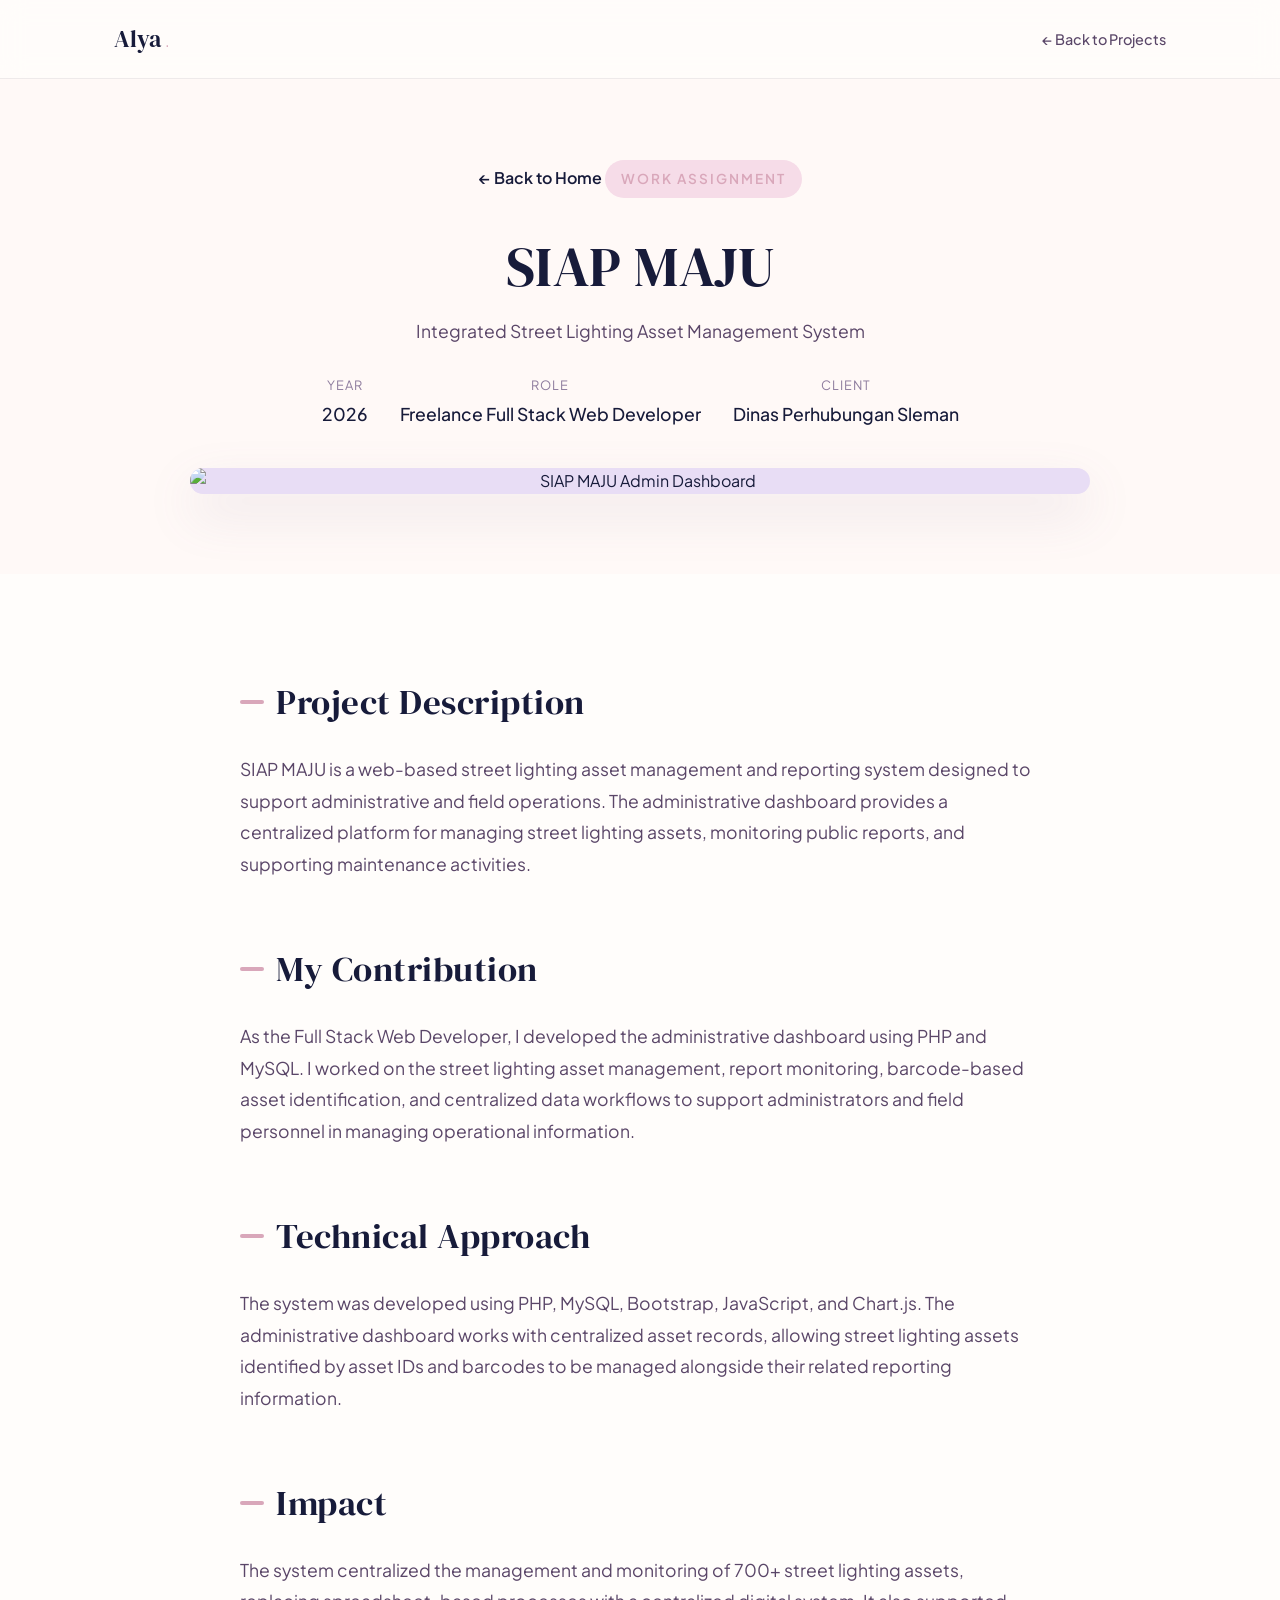
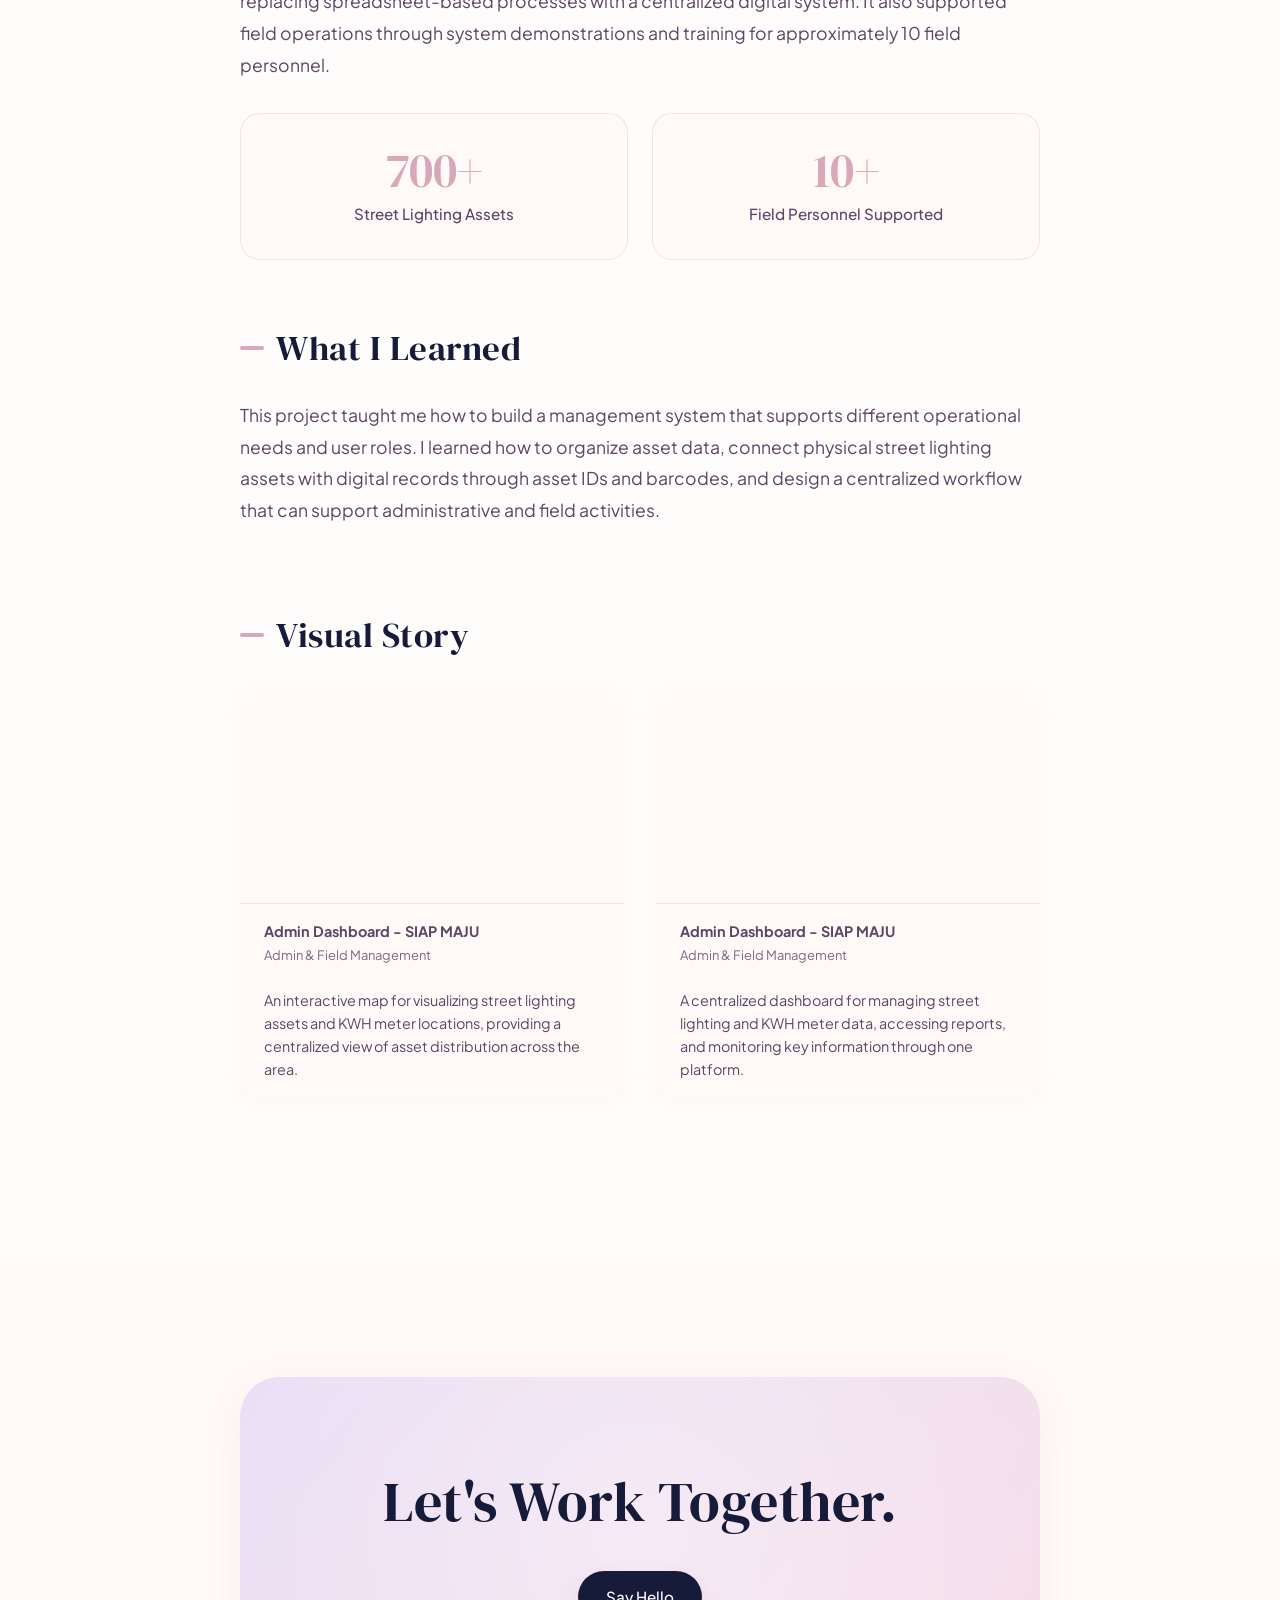
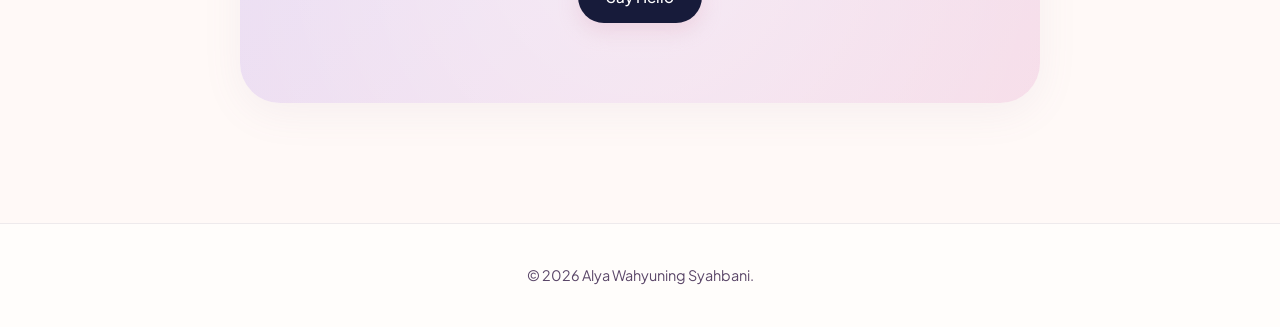
==== admin.html @ c88c7fca "Update portfolio" ====
<!DOCTYPE html>
<html lang="en">

<head>
    <meta charset="UTF-8">
    <meta name="viewport" content="width=device-width, initial-scale=1.0">
    <title>SIAP MAJU Admin Dashboard | Alya's Portfolio</title>
    <!-- FontAwesome -->
    <link rel="stylesheet" href="https://cdnjs.cloudflare.com/ajax/libs/font-awesome/6.4.0/css/all.min.css">
    <!-- Custom CSS -->
    <link rel="stylesheet" href="style.css">
    <link rel="stylesheet" href="project.css">
</head>

<body>

    <!-- Navigation -->
    <nav class="navbar" id="navbar">
        <div class="container nav-container">
            <a href="index.html" class="logo">Alya<span>.</span></a>
            <div class="nav-links">
                <a href="index.html#projects" class="nav-link">&larr; Back to Projects</a>
            </div>
        </div>
    </nav>

    <!-- Project Hero -->
    <header class="project-hero">
        <div class="container">
            <a href="index.html#projects" class="back-link">&larr; Back to Home</a>
            <div class="project-type">Work Assignment</div>
            <h1>SIAP MAJU</h1>
            <p
                style="text-align:center; color:var(--text-secondary); margin-top:-10px; margin-bottom:30px; font-size:1.1rem;">
                Integrated Street Lighting Asset Management System</p>

            <div class="project-meta-top">
                <div class="meta-item">
                    <span class="meta-label">Year</span>
                    <span class="meta-value">2026</span>
                </div>
                <div class="meta-item">
                    <span class="meta-label">Role</span>
                    <span class="meta-value">Freelance Full Stack Web Developer</span>
                </div>
                <div class="meta-item">
                    <span class="meta-label">Client</span>
                    <span class="meta-value">Dinas Perhubungan Sleman</span>
                </div>
            </div>

            <div class="project-hero-visual reveal">
                <img src="img/proyek/admin.png" alt="SIAP MAJU Admin Dashboard">
            </div>
        </div>
    </header>

    <!-- Project Story -->
    <section class="project-story section">
        <div class="container">

            <div class="story-section reveal">
                <h2>Project Description</h2>
                <p>SIAP MAJU is a web-based street lighting asset management and reporting system designed to support
                    administrative and field operations. The administrative dashboard provides a centralized platform
                    for managing street lighting assets, monitoring public reports, and supporting maintenance
                    activities.</p>
            </div>

            <div class="story-section reveal">
                <h2>My Contribution</h2>
                <p>As the Full Stack Web Developer, I developed the administrative dashboard using PHP and MySQL. I
                    worked on the street lighting asset management, report monitoring, barcode-based asset
                    identification, and centralized data workflows to support administrators and field personnel in
                    managing operational information.</p>
            </div>

            <div class="story-section reveal">
                <h2>Technical Approach</h2>
                <p>The system was developed using PHP, MySQL, Bootstrap, JavaScript, and Chart.js. The administrative
                    dashboard works with centralized asset records, allowing street lighting assets identified by asset
                    IDs and barcodes to be managed alongside their related reporting information.</p>
            </div>

            <div class="story-section reveal">
                <h2>Impact</h2>
                <p>The system centralized the management and monitoring of 700+ street lighting assets, replacing
                    spreadsheet-based processes with a centralized digital system. It also supported field operations
                    through system demonstrations and training for approximately 10 field personnel.</p>

                <div class="impact-metrics">
                    <div class="metric-card">
                        <div class="metric-value">700+</div>
                        <div class="metric-label">Street Lighting Assets</div>
                    </div>
                    <div class="metric-card">
                        <div class="metric-value">10+</div>
                        <div class="metric-label">Field Personnel Supported</div>
                    </div>
                </div>
            </div>

            <div class="story-section reveal">
                <h2>What I Learned</h2>
                <p>This project taught me how to build a management system that supports different operational needs and
                    user roles. I learned how to organize asset data, connect physical street lighting assets with
                    digital records through asset IDs and barcodes, and design a centralized workflow that can support
                    administrative and field activities.</p>
            </div>

            <div class="story-section reveal visual-story">
                <h2>Visual Story</h2>
                <div class="visual-grid">
                    <div class="visual-item">
                        <video src="img/proyek/peta.mp4" autoplay loop muted playsinline></video>
                        <div class="visual-caption" style="text-align:left;">
                            <strong>Admin Dashboard - SIAP MAJU</strong><br>
                            <span style="font-size:0.9em; opacity:0.8;">Admin & Field Management</span>
                            <br><br>
                            An interactive map for visualizing street lighting assets and KWH meter locations, providing
                            a centralized view of asset distribution across the area.
                        </div>
                    </div>

                    <div class="visual-item">
                        <video src="img/proyek/admin.mp4" autoplay loop muted playsinline></video>
                        <div class="visual-caption" style="text-align:left;">
                            <strong>Admin Dashboard - SIAP MAJU</strong><br>
                            <span style="font-size:0.9em; opacity:0.8;">Admin & Field Management</span>
                            <br><br>
                            A centralized dashboard for managing street lighting and KWH meter data, accessing reports,
                            and monitoring key information through one platform.
                        </div>
                    </div>
                </div>

            </div>
    </section>

    <!-- Contact Section -->
    <section class="contact-section section-alt">
        <div class="container">
            <div class="contact-box reveal">
                <div class="contact-content">
                    <h2>Let's Work Together.</h2>
                    <a href="mailto:alyawahyuning93@gmail.com" class="btn btn-primary"
                        style="background-color: var(--text-primary);">
                        Say Hello
                    </a>
                </div>
            </div>
        </div>
    </section>

    <footer>
        <div class="container">
            <p>&copy; 2026 Alya Wahyuning Syahbani.</p>
        </div>
    </footer>

    <!-- Custom JS -->
    <script src="script.js"></script>
</body>

</html>
---- style.css ----
@import url("https://fonts.googleapis.com/css2?family=DM+Serif+Display&family=Plus+Jakarta+Sans:wght@300;400;500;600;700&family=Caveat:wght@600&display=swap");


/* =========================================================
   ROOT VARIABLES
   ========================================================= */

:root {

  /* Soft Pastel Color Palette */

  --bg-main: #FFFDFB;
  --bg-alt: #FFF9F7;
  --bg-card: #FFFFFF;

  --text-primary: #171B3A;
  --text-secondary: #5A4668;
  --text-muted: #8E7C9E;

  --accent-lavender: #E8DDF5;
  --accent-pink: #F6DCE8;
  --accent-rose: #D9A7BA;
  --accent-blue: #DCEAF7;

  --primary: #D9A7BA;
  --primary-hover: #C58B9E;

  --border: rgba(90, 70, 104, 0.1);

  --shadow-sm:
    0 4px 20px rgba(135, 116, 150, 0.05);

  --shadow-md:
    0 10px 40px rgba(135, 116, 150, 0.08);

  --shadow-lg:
    0 20px 50px rgba(135, 116, 150, 0.15);

  --font-heading:
    'DM Serif Display',
    serif;

  --font-body:
    'Plus Jakarta Sans',
    sans-serif;
}


/* =========================================================
   RESET
   ========================================================= */

* {
  margin: 0;
  padding: 0;
  box-sizing: border-box;
}


html {
  scroll-behavior: smooth;
}


body {
  font-family: var(--font-body);

  background-color: var(--bg-main);

  color: var(--text-primary);

  line-height: 1.6;

  overflow-x: hidden;
}


/* =========================================================
   TYPOGRAPHY
   ========================================================= */

h1,
h2,
h3,
h4,
h5,
h6 {

  font-family: var(--font-heading);

  color: var(--text-primary);

  font-weight: 400;

  letter-spacing: 0.5px;
}


p {
  color: var(--text-secondary);
}


a {
  text-decoration: none;

  color: var(--primary);

  transition: all 0.3s ease;
}


/* =========================================================
   CONTAINER
   ========================================================= */

.container {

  max-width: 1100px;

  margin: 0 auto;

  padding: 0 24px;
}


/* =========================================================
   BUTTONS
   ========================================================= */

.btn-group {

  display: flex;

  gap: 16px;

  flex-wrap: wrap;
}


.btn {

  display: inline-flex;

  align-items: center;

  justify-content: center;

  gap: 8px;

  padding: 14px 28px;

  border-radius: 50px;

  font-family: var(--font-body);

  font-weight: 500;

  font-size: 0.95rem;

  transition: all 0.3s ease;

  cursor: pointer;

  border: none;
}


.btn-primary {

  background-color: var(--primary);

  color: #fff;

  box-shadow:
    0 8px 20px rgba(217, 167, 186, 0.3);
}


.btn-primary:hover {

  background-color: var(--primary-hover);

  color: #fff;

  transform: translateY(-3px);

  box-shadow:
    0 12px 25px rgba(217, 167, 186, 0.4);
}


.btn-outline {

  background-color: transparent;

  color: var(--text-primary);

  border: 1px solid var(--border);
}


.btn-outline:hover {

  background-color: var(--accent-lavender);

  border-color: var(--accent-lavender);

  transform: translateY(-3px);
}


/* =========================================================
   NAVIGATION
   ========================================================= */

.navbar {

  position: fixed;

  width: 100%;

  top: 0;

  background:
    rgba(255, 253, 251, 0.85);

  backdrop-filter: blur(12px);

  -webkit-backdrop-filter: blur(12px);

  border-bottom: 1px solid var(--border);

  z-index: 100;

  padding: 20px 0;

  transition: padding 0.3s ease;
}


.navbar.scrolled {

  padding: 12px 0;
}


.nav-container {

  display: flex;

  justify-content: space-between;

  align-items: center;
}


.logo {

  font-family: var(--font-heading);

  font-size: 1.5rem;

  color: var(--text-primary);
}


.logo span {

  color: var(--primary);

  font-family: var(--font-body);

  font-size: 1rem;

  margin-left: 4px;
}


.nav-links {

  display: flex;

  align-items: center;

  gap: 32px;
}


.nav-links a {

  color: var(--text-secondary);

  font-size: 0.9rem;

  font-weight: 500;

  position: relative;
}


.nav-links a::after {

  content: '';

  position: absolute;

  width: 0;

  height: 2px;

  bottom: -4px;

  left: 0;

  background-color: var(--primary);

  transition: width 0.3s ease;
}


.nav-links a:hover::after,
.nav-links a.active::after {

  width: 100%;
}


.nav-links a.active {

  color: var(--text-primary);
}


.nav-cta {

  background-color: var(--accent-lavender);

  color: var(--text-primary) !important;

  padding: 10px 24px;

  border-radius: 50px;

  font-weight: 500;
}


.nav-cta::after {

  display: none;
}


.nav-cta:hover {

  background-color: var(--primary);

  color: #fff !important;
}


.nav-toggle {

  display: none;

  background: transparent;

  border: none;

  font-size: 1.5rem;

  color: var(--text-primary);

  cursor: pointer;
}


/* =========================================================
   HERO SECTION
   ========================================================= */

.hero {
  position: relative;
  padding: 120px 0 70px;
  /* Jarak atas disesuaikan, karena min-height dihapus jarak ini sekarang akurat */
  display: flex;
  align-items: center;
  overflow: hidden;
}

.hero-container {
  width: 100%;

  display: grid;

  grid-template-columns:
    1fr 0.9fr;

  align-items: center;

  gap: 40px;
}


/* =========================================================
   HERO CONTENT
   ========================================================= */

.hero-content {

  max-width: 650px;

  position: relative;

  z-index: 10;
}


.hero-subtitle {

  display: block;

  margin-bottom: 14px;

  font-family: var(--font-body);

  font-size: 0.9rem;

  font-weight: 700;

  color: var(--primary);

  letter-spacing: 1.5px;

  text-transform: uppercase;
}


.hero h1 {

  margin: 0 0 24px;

  max-width: 680px;

  font-family: var(--font-heading);

  font-size:
    clamp(3.5rem, 5vw, 5rem);

  line-height: 0.98;

  font-weight: 400;

  letter-spacing: -1.5px;

  color: var(--text-primary);
}


.hero h1 .highlight {

  color: var(--text-primary);
}


.hero p {

  max-width: 590px;

  margin-bottom: 38px;

  font-family: var(--font-body);

  font-size: 1.08rem;

  line-height: 1.75;

  color: var(--text-secondary);
}


/* =========================================================
   HERO VISUAL
   ========================================================= */

.hero-visual {

  position: relative;

  width: 540px;

  height: 560px;

  justify-self: end;

  z-index: 3;
}


/* =========================================================
   PORTRAIT FRAME & BLOB
   ========================================================= */

.hero-frame {
  position: absolute;
  top: 50%;
  left: 50%;
  transform: translate(-50%, -50%);
  width: 320px;
  height: 330px;
  /* Tinggi frame diperkecil */
  border-radius: 30px;
  border: 10px solid var(--primary);
  /* Border ditipiskan */
  background-color: #F8EDF3;
  box-shadow: 0 20px 40px rgba(0, 0, 0, 0.08);
  z-index: 2;
}

.hero-frame-inner {
  position: absolute;
  inset: 0;
  clip-path: polygon(0 -100%, 200% -100%, 200% 100%, 0 100%);
  pointer-events: none;
}

.hero-img {
  position: absolute;
  bottom: -5px;
  left: 50%;
  transform: translateX(-50%) scaleX(-1);
  width: 100%;
  height: auto;
  max-width: none;
  border-bottom-right-radius: 20px;
  border-bottom-left-radius: 20px;
  /* Di CSS kanan bawah, tapi karena di-flip (scaleX(-1)), munculnya di kiri bawah! Radius 20px pas dengan inner frame */
  filter: drop-shadow(0 15px 25px rgba(0, 0, 0, 0.1));
}

.hero-blob {
  position: absolute;
  top: 50%;
  left: 50%;
  transform: translate(-50%, -50%);
  width: 85%;
  /* Background gelombang diperkecil */
  height: 85%;
  /* Background gelombang diperkecil */
  background: linear-gradient(135deg, var(--accent-pink), var(--accent-lavender));
  border-radius: 40% 60% 70% 30% / 40% 50% 60% 50%;
  animation: morph 8s ease-in-out infinite;
  opacity: 0.8;
  z-index: 0;
}

/* =========================================================
   DECORATIONS
   ========================================================= */

.hero-decoration {
  position: absolute;
  color: var(--primary);
  font-size: 1.5rem;
  z-index: 5;
  opacity: 0.85;
  animation: float 4s ease-in-out infinite;
}

.hero-decoration.dec-1 {
  top: 40px;
  left: 30px;
  transform: rotate(-15deg);
}

.hero-decoration.dec-2 {
  top: 50%;
  right: -30px;
  font-size: 1.35rem;
  animation-delay: 1.5s;
}



@keyframes float {

  0%,
  100% {

    transform:
      translateY(0) rotate(-5deg);
  }

  50% {

    transform:
      translateY(-8px) rotate(0deg);
  }
}


/* =========================================================
   CURRENTLY EXPLORING
   ========================================================= */

.currently-exploring {

  margin-top: 55px;

  display: flex;

  align-items: center;

  gap: 16px;
}


.currently-exploring>span {

  font-size: 0.82rem;

  color: var(--text-muted);

  font-weight: 600;

  text-transform: uppercase;

  letter-spacing: 0.6px;

  white-space: nowrap;
}


.explore-tags {

  display: flex;

  gap: 10px;

  flex-wrap: wrap;
}


.explore-tag {

  background-color: var(--accent-blue);

  color: var(--text-primary);

  font-size: 0.82rem;

  padding: 7px 17px;

  border-radius: 50px;

  font-weight: 500;
}


/* =========================================================
   SECTIONS
   ========================================================= */

.section {

  padding: 60px 0;
}


.section-alt {

  background-color: var(--bg-alt);
}


.section-header {

  margin-bottom: 40px;

  text-align: center;
}


.section-title {

  font-size: 2.8rem;

  margin-bottom: 16px;

  position: relative;

  display: inline-block;
}


.section-title::after {

  content: '';

  position: absolute;

  width: 40px;

  height: 3px;

  background-color: var(--primary);

  bottom: -10px;

  left: 50%;

  transform: translateX(-50%);

  border-radius: 2px;
}


.section-desc {

  font-size: 1.1rem;

  color: var(--text-secondary);

  max-width: 600px;

  margin: 0 auto;
}


/* =========================================================
   ABOUT SECTION
   ========================================================= */

.about-grid {

  display: grid;

  grid-template-columns:
    1fr 1fr;

  gap: 60px;

  align-items: center;
}


.about-text p {

  margin-bottom: 24px;

  font-size: 1.05rem;
}


.strengths-grid {

  display: grid;

  grid-template-columns:
    1fr 1fr;

  gap: 24px;
}


.strength-card {

  background: var(--bg-card);

  padding: 24px;

  border-radius: 20px;

  box-shadow: var(--shadow-sm);

  border: 1px solid var(--border);

  transition: all 0.3s ease;

  display: flex;

  align-items: center;

  gap: 16px;
}


.strength-card:hover {

  transform: translateY(-5px);

  box-shadow: var(--shadow-md);

  border-color: var(--accent-pink);
}


.strength-icon {

  width: 48px;

  height: 48px;

  background-color: var(--accent-lavender);

  border-radius: 12px;

  display: flex;

  align-items: center;

  justify-content: center;

  color: var(--text-primary);

  font-size: 1.2rem;
}


.strength-card h4 {

  font-family: var(--font-body);

  font-size: 1rem;

  font-weight: 600;

  margin: 0;
}


/* =========================================================
   PROJECTS SECTION
   ========================================================= */

.projects-grid {
  display: flex;
  overflow-x: auto;
  gap: 30px;
  padding-bottom: 30px; /* Space for scrollbar */
  scroll-snap-type: x mandatory;
  scrollbar-width: thin;
  scrollbar-color: var(--accent-pink) transparent;
  -webkit-overflow-scrolling: touch;
}

/* Custom Webkit Scrollbar */
.projects-grid::-webkit-scrollbar {
  height: 8px;
}
.projects-grid::-webkit-scrollbar-track {
  background: transparent;
}
.projects-grid::-webkit-scrollbar-thumb {
  background-color: var(--accent-pink);
  border-radius: 10px;
}

.project-card {
  flex: 0 0 min(350px, 85vw); /* Fixed width for slider items */
  scroll-snap-align: start;
  background: var(--bg-card);
  border-radius: 24px;
  overflow: hidden; /* This overflow hidden is for the card contents (image), not the grid */
  box-shadow: var(--shadow-sm);

  border: 1px solid var(--border);

  transition:
    all 0.4s cubic-bezier(0.165,
      0.84,
      0.44,
      1);

  display: flex;

  flex-direction: column;
}


.project-card:hover {

  transform: translateY(-10px);

  box-shadow: var(--shadow-md);
}


.project-img-wrapper {
  position: relative;
  overflow: hidden;
  background-color: var(--accent-lavender);
}


.project-img {
  width: 100%;
  height: auto;
  display: block;
  transition: transform 0.6s ease;
}


.project-card:hover .project-img {

  transform: scale(1.05);
}


.project-content {

  padding: 30px;

  flex-grow: 1;

  display: flex;

  flex-direction: column;
}


.project-meta {

  display: flex;

  justify-content: space-between;

  align-items: center;

  margin-bottom: 12px;
}


.project-type {

  font-size: 0.75rem;

  font-weight: 600;

  text-transform: uppercase;

  letter-spacing: 1px;

  color: var(--primary);

  background-color: var(--accent-pink);

  padding: 4px 10px;

  border-radius: 12px;
}


.project-year {

  font-size: 0.85rem;

  color: var(--text-muted);
}


.project-title {

  font-size: 1.5rem;

  margin-bottom: 12px;
}


.project-desc {

  font-size: 0.95rem;

  margin-bottom: 24px;

  flex-grow: 1;
}


.project-tech {

  display: flex;

  flex-wrap: wrap;

  gap: 8px;

  margin-bottom: 24px;
}


.tech-tag {

  font-size: 0.75rem;

  color: var(--text-secondary);

  background-color: var(--bg-alt);

  padding: 4px 12px;

  border-radius: 50px;

  border: 1px solid var(--border);
}


.project-link {

  display: inline-flex;

  align-items: center;

  gap: 8px;

  color: var(--text-primary);

  font-weight: 600;

  font-size: 0.9rem;

  margin-top: auto;
}


.project-link i {

  transition:
    transform 0.3s ease;
}


.project-link:hover {

  color: var(--primary);
}


.project-link:hover i {

  transform: translateX(4px);
}


/* =========================================================
   SKILLS SECTION
   ========================================================= */

.skills-grid {

  display: grid;

  grid-template-columns:
    repeat(auto-fit,
      minmax(280px, 1fr));

  gap: 30px;
}


.skill-category {

  background: var(--bg-card);

  padding: 32px;

  border-radius: 24px;

  box-shadow: var(--shadow-sm);

  border: 1px solid var(--border);

  transition:
    transform 0.3s ease;
}


.skill-category:hover {

  transform: translateY(-5px);

  border-color:
    var(--accent-lavender);
}


.skill-category h3 {

  font-size: 1.3rem;

  margin-bottom: 24px;

  display: flex;

  align-items: center;

  gap: 12px;
}


.skill-category h3 i {

  color: var(--primary);

  font-size: 1.2rem;
}


.skill-list {

  display: flex;

  flex-wrap: wrap;

  gap: 10px;
}


.skill-item {

  background-color: var(--bg-main);

  border: 1px solid var(--border);

  color: var(--text-secondary);

  padding: 8px 16px;

  border-radius: 12px;

  font-size: 0.9rem;

  font-weight: 500;
}


/* =========================================================
   EXPERIENCE TIMELINE
   ========================================================= */

.timeline-container {

  max-width: 800px;

  margin: 0 auto;
}


.timeline {

  position: relative;

  padding-left: 40px;
}


.timeline::before {

  content: '';

  position: absolute;

  left: 0;

  top: 0;

  height: 100%;

  width: 2px;

  background-color:
    var(--accent-lavender);
}


.timeline-item {

  position: relative;

  margin-bottom: 40px;
}


.timeline-item:last-child {

  margin-bottom: 0;
}


.timeline-dot {

  position: absolute;

  left: -46px;

  top: 4px;

  width: 14px;

  height: 14px;

  border-radius: 50%;

  background-color: var(--primary);

  border: 3px solid var(--bg-alt);

  box-shadow:
    0 0 0 4px rgba(217, 167, 186, 0.2);
}


.timeline-date {

  font-size: 0.85rem;

  font-weight: 600;

  color: var(--primary);

  margin-bottom: 8px;

  text-transform: uppercase;

  letter-spacing: 1px;
}


.timeline-content {

  background: var(--bg-card);

  padding: 24px 30px;

  border-radius: 20px;

  box-shadow: var(--shadow-sm);

  border: 1px solid var(--border);
}


.timeline-title {

  font-size: 1.2rem;

  margin-bottom: 4px;

  font-family: var(--font-body);

  font-weight: 600;
}


.timeline-company {

  font-size: 0.95rem;

  color: var(--text-secondary);

  margin-bottom: 16px;
}


.timeline-desc {

  font-size: 0.95rem;
}


/* =========================================================
   CONTACT SECTION
   ========================================================= */

.contact-section {

  text-align: center;

  padding: 120px 0;
}


.contact-box {

  background:
    linear-gradient(135deg,
      var(--accent-lavender),
      var(--accent-pink));

  padding: 80px 40px;

  border-radius: 40px;

  max-width: 800px;

  margin: 0 auto;

  box-shadow: var(--shadow-md);

  position: relative;

  overflow: hidden;
}


.contact-box::before {

  content: '';

  position: absolute;

  top: -50%;

  left: -50%;

  width: 200%;

  height: 200%;

  background:
    radial-gradient(circle,
      rgba(255, 255, 255, 0.4) 0%,
      transparent 60%);

  animation:
    rotate 20s linear infinite;
}


@keyframes rotate {

  from {

    transform:
      rotate(0deg);
  }

  to {

    transform:
      rotate(360deg);
  }
}


.contact-content {

  position: relative;

  z-index: 2;
}


.contact-box h2 {

  font-size: 3.5rem;

  color: var(--text-primary);

  margin-bottom: 24px;
}


.contact-box p {

  font-size: 1.1rem;

  color: var(--text-secondary);

  margin-bottom: 40px;

  max-width: 500px;

  margin-left: auto;

  margin-right: auto;
}


.social-links {

  display: flex;

  justify-content: center;

  gap: 16px;

  margin-top: 40px;
}


.social-icon {

  width: 50px;

  height: 50px;

  border-radius: 50%;

  background-color: var(--bg-card);

  display: flex;

  align-items: center;

  justify-content: center;

  color: var(--text-primary);

  font-size: 1.2rem;

  transition:
    all 0.3s ease;

  box-shadow:
    var(--shadow-sm);
}


.social-icon:hover {

  transform:
    translateY(-5px);

  background-color:
    var(--primary);

  color: #fff;
}


/* =========================================================
   FOOTER
   ========================================================= */

footer {

  text-align: center;

  padding: 40px 0;

  border-top:
    1px solid var(--border);
}


footer p {

  font-size: 0.9rem;
}


/* =========================================================
   REVEAL ANIMATION
   ========================================================= */

.reveal {

  opacity: 0;

  transform:
    translateY(30px);

  transition:
    all 0.8s ease;
}


.reveal.active {

  opacity: 1;

  transform:
    translateY(0);
}


/* =========================================================
   RESPONSIVE - 1100px
   ========================================================= */

@media (max-width: 1100px) {

  .hero-container {

    grid-template-columns:
      1fr 0.85fr;

    gap: 10px;
  }


  .hero-visual {

    width: 470px;

    height: 520px;
  }


  .hero-frame {

    width: 290px;

    height: 350px;
  }
}


/* =========================================================
   RESPONSIVE - 992px
   ========================================================= */

@media (max-width: 992px) {

  .hero {

    min-height: auto;

    padding-top: 130px;

    padding-bottom: 80px;
  }


  .hero-container {

    display: flex;

    flex-direction: column-reverse;

    text-align: center;

    gap: 10px;
  }


  .hero-content {

    display: flex;

    flex-direction: column;

    align-items: center;

    max-width: 700px;
  }


  .hero h1 {

    font-size:
      clamp(3rem,
        8vw,
        4.5rem);
  }


  .hero p {

    margin-left: auto;

    margin-right: auto;
  }


  .hero-visual {

    width: 440px;

    height: 500px;

    margin:
      0 auto 15px;

    justify-self: center;
  }


  .hero-frame {

    width: 290px;

    height: 350px;
  }


  .currently-exploring {

    justify-content: center;
  }


  .about-grid {

    grid-template-columns:
      1fr;
  }
}


/* =========================================================
   RESPONSIVE - 768px
   ========================================================= */

@media (max-width: 768px) {

  .nav-links {

    position: fixed;

    top: 70px;

    left: 0;

    width: 100%;

    background: var(--bg-card);

    flex-direction: column;

    padding: 30px 0;

    gap: 20px;

    box-shadow: var(--shadow-md);

    transform:
      translateY(-150%);

    transition:
      transform 0.3s ease;
  }


  .nav-links.active {

    transform:
      translateY(0);
  }


  .nav-toggle {

    display: block;
  }


  .hero {

    padding-top: 115px;

    padding-bottom: 70px;
  }


  .hero-visual {

    width: 360px;

    height: 430px;

    margin-bottom: 0;
  }


  .hero-frame {

    width: 260px;

    height: 310px;
  }


  .hero h1 {

    font-size: 3.1rem;

    line-height: 1;

    letter-spacing: -1px;
  }


  .hero p {

    font-size: 1rem;

    max-width: 500px;
  }


  .btn-group {

    justify-content: center;
  }


  .currently-exploring {

    flex-direction: column;

    gap: 12px;

    margin-top: 45px;
  }


  .hero-annotation.ann-1 {

    right: -10px;

    top: 145px;

    font-size: 1.15rem;
  }


  .hero-annotation.ann-2 {

    left: -5px;

    bottom: 35px;

    font-size: 1.15rem;
  }


  .hero-decoration.dec-1 {

    left: 20px;

    top: 120px;
  }


  .hero-decoration.dec-2 {

    right: 0;

    top: 315px;
  }


  .section-title {

    font-size: 2.2rem;
  }


  .strengths-grid {

    grid-template-columns:
      1fr;
  }


  .contact-box h2 {

    font-size: 2.5rem;
  }


  .contact-box {

    padding: 50px 24px;

    border-radius: 24px;
  }
}


/* =========================================================
   RESPONSIVE - 480px
   ========================================================= */

@media (max-width: 480px) {

  .hero {

    padding-top: 105px;
  }


  .hero-visual {

    width: 320px;

    height: 390px;
  }


  .hero-frame {

    width: 230px;

    height: 280px;
  }
}


/* =========================================================
   REDUCED MOTION
   ========================================================= */

@media (prefers-reduced-motion: reduce) {

  *,
  ::before,
  ::after {

    animation-duration:
      0.01ms !important;

    animation-iteration-count:
      1 !important;

    transition-duration:
      0.01ms !important;

    scroll-behavior:
      auto !important;
  }
}
---- project.css ----
/* Project Detail Page Styles */

.project-hero {
    padding: 160px 0 80px;
    background-color: var(--bg-alt);
    text-align: center;
}

.project-hero .project-type {
    display: inline-block;
    font-size: 0.85rem;
    font-family: var(--font-body);
    font-weight: 600;
    text-transform: uppercase;
    letter-spacing: 2px;
    color: var(--primary);
    background-color: var(--accent-pink);
    padding: 8px 16px;
    border-radius: 20px;
    margin-bottom: 24px;
}

.project-hero h1 {
    font-size: 3.5rem;
    color: var(--text-primary);
    margin-bottom: 16px;
    max-width: 800px;
    margin-left: auto;
    margin-right: auto;
}

.project-meta-top {
    display: flex;
    justify-content: center;
    gap: 32px;
    margin-bottom: 40px;
    flex-wrap: wrap;
}

.meta-item {
    display: flex;
    flex-direction: column;
    align-items: center;
}

.meta-label {
    font-size: 0.8rem;
    color: var(--text-muted);
    text-transform: uppercase;
    letter-spacing: 1px;
    margin-bottom: 4px;
}

.meta-value {
    font-size: 1.1rem;
    color: var(--text-primary);
    font-weight: 500;
}

.project-hero-visual {
    max-width: 900px;
    margin: 0 auto;
    border-radius: 24px;
    overflow: hidden;
    box-shadow: var(--shadow-lg);
    background-color: var(--accent-lavender);
}

.project-hero-visual img,
.project-hero-visual video {
    display: block;
    width: 100%;
    height: auto;
}

.project-story {
    padding: 100px 0;
}

.story-section {
    max-width: 800px;
    margin: 0 auto 60px;
}

.story-section h2 {
    font-size: 2.2rem;
    margin-bottom: 24px;
    color: var(--text-primary);
    display: flex;
    align-items: center;
    gap: 12px;
}

.story-section h2::before {
    content: '';
    display: block;
    width: 24px;
    height: 4px;
    background-color: var(--primary);
    border-radius: 2px;
}

.story-section p {
    font-size: 1.1rem;
    line-height: 1.8;
    color: var(--text-secondary);
    margin-bottom: 20px;
}

.impact-metrics {
    display: grid;
    grid-template-columns: repeat(auto-fit, minmax(200px, 1fr));
    gap: 24px;
    margin-top: 32px;
}

.metric-card {
    background-color: var(--bg-alt);
    padding: 32px 24px;
    border-radius: 20px;
    text-align: center;
    border: 1px solid var(--border);
}

.metric-value {
    font-family: var(--font-heading);
    font-size: 3rem;
    color: var(--primary);
    margin-bottom: 8px;
    line-height: 1;
}

.metric-label {
    font-size: 0.95rem;
    color: var(--text-secondary);
    font-weight: 500;
}

.visual-story {
    margin-top: 80px;
}

.visual-grid {
    display: grid;
    grid-template-columns: 1fr 1fr;
    gap: 32px;
    margin-bottom: 40px;
    align-items: start;
}

.visual-item {
    border-radius: 20px;
    overflow: hidden;
    box-shadow: var(--shadow-sm);
    background-color: var(--bg-alt);
}

.visual-item.full-width {
    grid-column: 1 / -1;
}

.visual-item img,
.visual-item video {
    width: 100%;
    aspect-ratio: 16/9;
    object-fit: cover;
    display: block;
}

.visual-caption {
    padding: 16px 24px;
    font-size: 0.9rem;
    color: var(--text-secondary);
    text-align: center;
    border-top: 1px solid var(--border);
}

.back-link {
    display: inline-flex;
    align-items: center;
    gap: 8px;
    color: var(--text-primary);
    font-weight: 600;
    margin-bottom: 24px;
    transition: all 0.3s ease;
}

.back-link:hover {
    color: var(--primary);
    transform: translateX(-4px);
}

@media (max-width: 768px) {
    .project-hero h1 {
        font-size: 2.5rem;
    }
    
    .project-meta-top {
        gap: 24px;
        flex-direction: column;
        align-items: center;
    }
    
    .visual-grid {
        grid-template-columns: 1fr;
    }
}
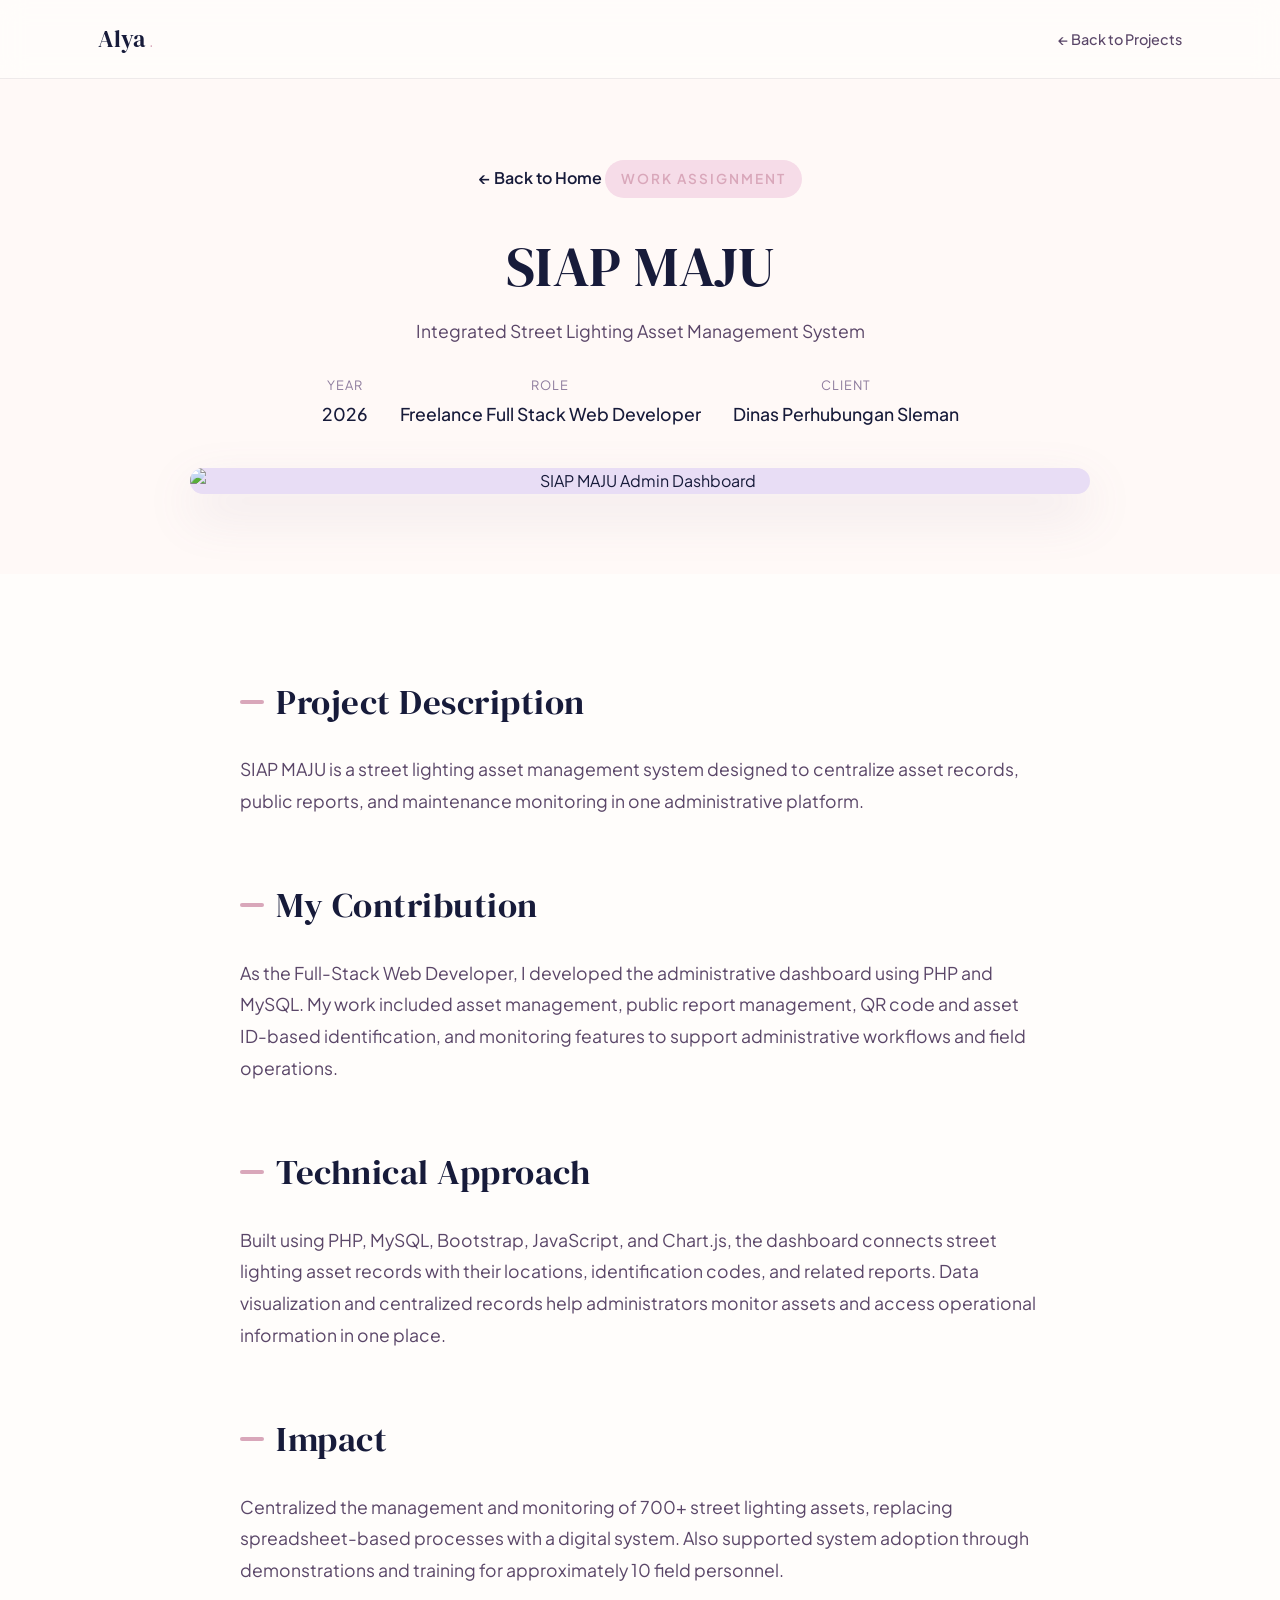
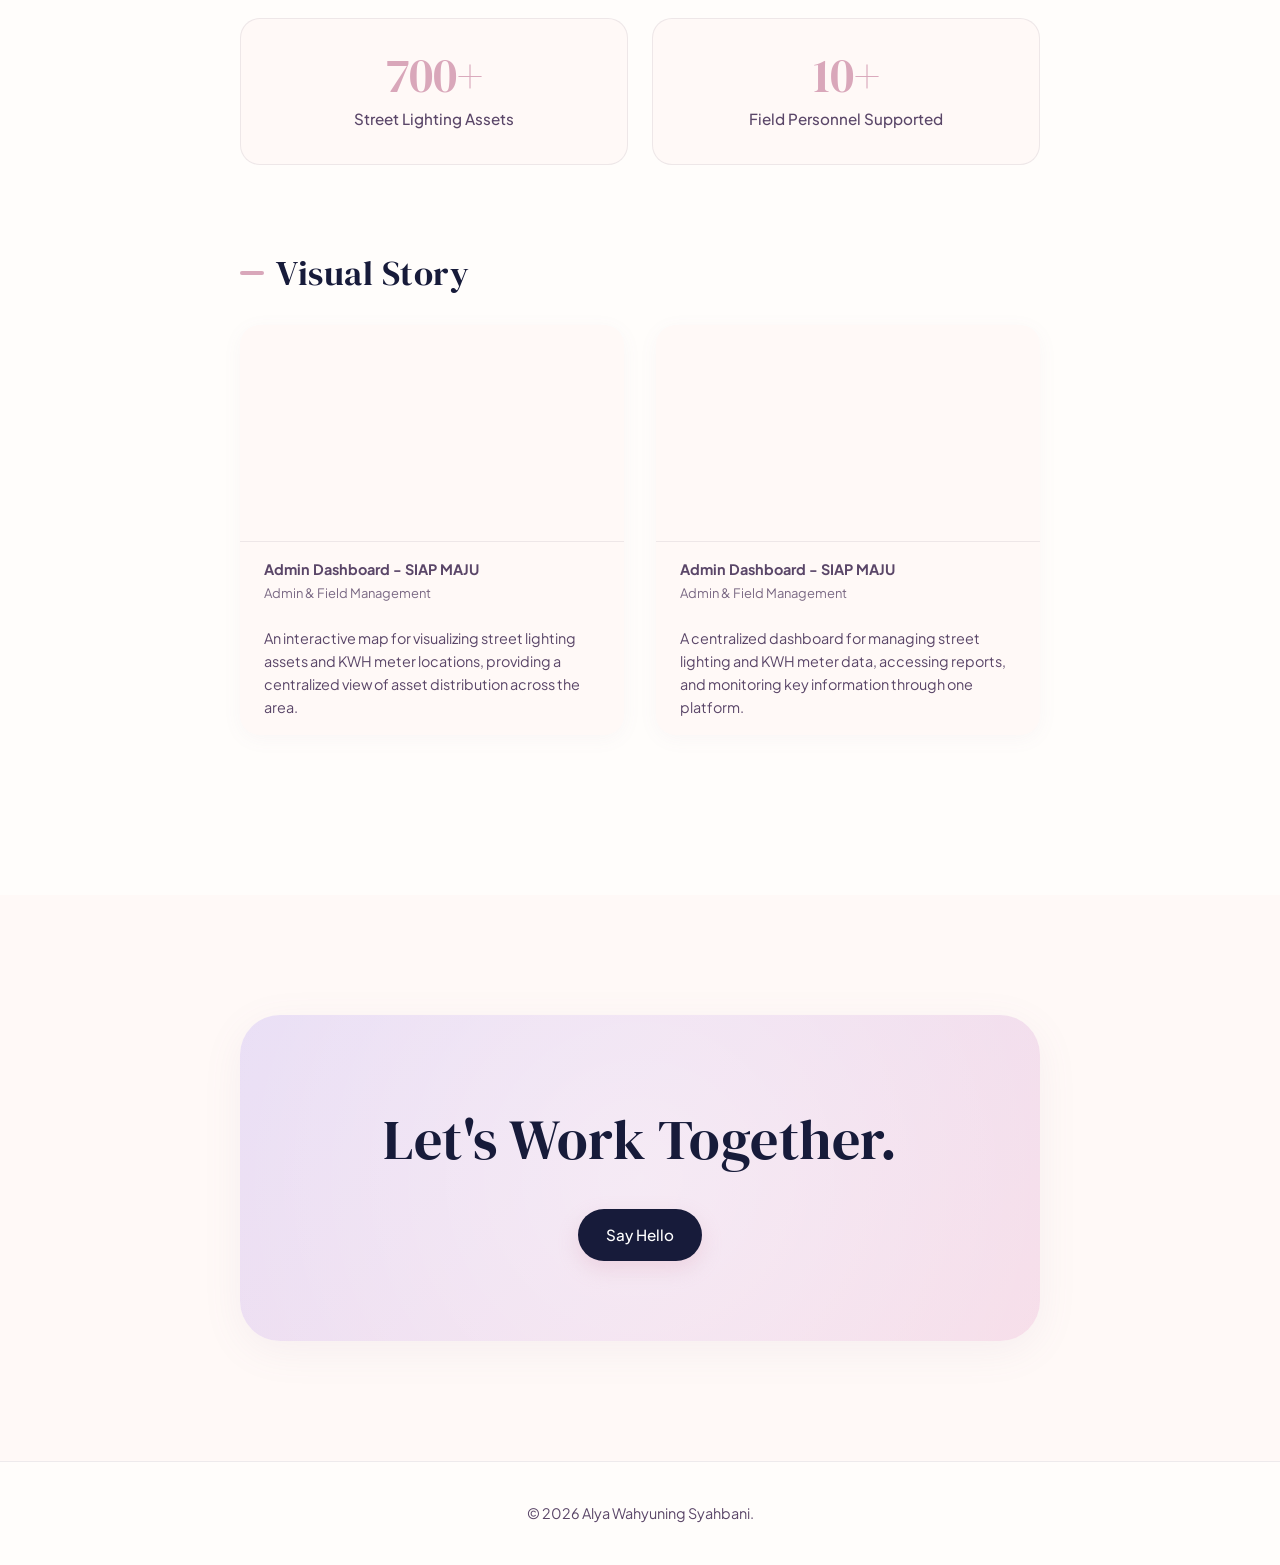
==== commit 70db8b40: "rewording" ====
--- a/admin.html
+++ b/admin.html
@@ -61,32 +61,30 @@
 
             <div class="story-section reveal">
                 <h2>Project Description</h2>
-                <p>SIAP MAJU is a web-based street lighting asset management and reporting system designed to support
-                    administrative and field operations. The administrative dashboard provides a centralized platform
-                    for managing street lighting assets, monitoring public reports, and supporting maintenance
-                    activities.</p>
+                <p>SIAP MAJU is a street lighting asset management system designed to centralize asset records, public
+                    reports, and maintenance monitoring in one administrative platform.</p>
             </div>
 
             <div class="story-section reveal">
                 <h2>My Contribution</h2>
-                <p>As the Full Stack Web Developer, I developed the administrative dashboard using PHP and MySQL. I
-                    worked on the street lighting asset management, report monitoring, barcode-based asset
-                    identification, and centralized data workflows to support administrators and field personnel in
-                    managing operational information.</p>
+                <p>As the Full-Stack Web Developer, I developed the administrative dashboard using PHP and MySQL. My
+                    work included asset management, public report management, QR code and asset ID-based identification,
+                    and monitoring features to support administrative workflows and field operations.</p>
             </div>
 
             <div class="story-section reveal">
                 <h2>Technical Approach</h2>
-                <p>The system was developed using PHP, MySQL, Bootstrap, JavaScript, and Chart.js. The administrative
-                    dashboard works with centralized asset records, allowing street lighting assets identified by asset
-                    IDs and barcodes to be managed alongside their related reporting information.</p>
+                <p>Built using PHP, MySQL, Bootstrap, JavaScript, and Chart.js, the dashboard connects street lighting
+                    asset records with their locations, identification codes, and related reports. Data visualization
+                    and centralized records help administrators monitor assets and access operational information in one
+                    place.</p>
             </div>
 
             <div class="story-section reveal">
                 <h2>Impact</h2>
-                <p>The system centralized the management and monitoring of 700+ street lighting assets, replacing
-                    spreadsheet-based processes with a centralized digital system. It also supported field operations
-                    through system demonstrations and training for approximately 10 field personnel.</p>
+                <p>Centralized the management and monitoring of 700+ street lighting assets, replacing spreadsheet-based
+                    processes with a digital system. Also supported system adoption through demonstrations and training
+                    for approximately 10 field personnel.</p>
 
                 <div class="impact-metrics">
                     <div class="metric-card">
@@ -98,14 +96,6 @@
                         <div class="metric-label">Field Personnel Supported</div>
                     </div>
                 </div>
-            </div>
-
-            <div class="story-section reveal">
-                <h2>What I Learned</h2>
-                <p>This project taught me how to build a management system that supports different operational needs and
-                    user roles. I learned how to organize asset data, connect physical street lighting assets with
-                    digital records through asset IDs and barcodes, and design a centralized workflow that can support
-                    administrative and field activities.</p>
             </div>
 
             <div class="story-section reveal visual-story">
@@ -158,6 +148,11 @@
         </div>
     </footer>
 
+    <!-- Back to Top Button -->
+    <a href="#" id="backToTop" class="back-to-top" aria-label="Back to Top">
+        <i class="fa-solid fa-arrow-up"></i>
+    </a>
+
     <!-- Custom JS -->
     <script src="script.js"></script>
 </body>
--- a/style.css
+++ b/style.css
@@ -116,11 +116,11 @@
 
 .container {
 
-  max-width: 1100px;
+  max-width: 1140px;
 
   margin: 0 auto;
 
-  padding: 0 24px;
+  padding: 0 28px;
 }
 
 
@@ -382,8 +382,7 @@
 
 .hero {
   position: relative;
-  padding: 120px 0 70px;
-  /* Jarak atas disesuaikan, karena min-height dihapus jarak ini sekarang akurat */
+  padding: 130px 0 70px;
   display: flex;
   align-items: center;
   overflow: hidden;
@@ -395,7 +394,7 @@
   display: grid;
 
   grid-template-columns:
-    1fr 0.9fr;
+    1.15fr 0.85fr;
 
   align-items: center;
 
@@ -409,7 +408,7 @@
 
 .hero-content {
 
-  max-width: 650px;
+  max-width: 580px;
 
   position: relative;
 
@@ -446,13 +445,13 @@
   font-family: var(--font-heading);
 
   font-size:
-    clamp(3.5rem, 5vw, 5rem);
-
-  line-height: 0.98;
+    clamp(3.2rem, 4.8vw, 4.8rem);
+
+  line-height: 1.05;
 
   font-weight: 400;
 
-  letter-spacing: -1.5px;
+  letter-spacing: -1.2px;
 
   color: var(--text-primary);
 }
@@ -460,13 +459,13 @@
 
 .hero h1 .highlight {
 
-  color: var(--text-primary);
+  color: var(--primary);
 }
 
 
 .hero p {
 
-  max-width: 590px;
+  max-width: 540px;
 
   margin-bottom: 38px;
 
@@ -488,11 +487,19 @@
 
   position: relative;
 
-  width: 540px;
-
-  height: 560px;
-
-  justify-self: end;
+  width: 100%;
+
+  max-width: 440px;
+
+  height: 480px;
+
+  justify-self: center;
+
+  display: flex;
+
+  align-items: center;
+
+  justify-content: center;
 
   z-index: 3;
 }
@@ -507,14 +514,12 @@
   top: 50%;
   left: 50%;
   transform: translate(-50%, -50%);
-  width: 320px;
+  width: 310px;
   height: 330px;
-  /* Tinggi frame diperkecil */
   border-radius: 30px;
-  border: 10px solid var(--primary);
-  /* Border ditipiskan */
+  border: 9px solid var(--primary);
   background-color: #F8EDF3;
-  box-shadow: 0 20px 40px rgba(0, 0, 0, 0.08);
+  box-shadow: 0 20px 40px rgba(135, 116, 150, 0.1);
   z-index: 2;
 }
 
@@ -535,7 +540,6 @@
   max-width: none;
   border-bottom-right-radius: 20px;
   border-bottom-left-radius: 20px;
-  /* Di CSS kanan bawah, tapi karena di-flip (scaleX(-1)), munculnya di kiri bawah! Radius 20px pas dengan inner frame */
   filter: drop-shadow(0 15px 25px rgba(0, 0, 0, 0.1));
 }
 
@@ -544,14 +548,12 @@
   top: 50%;
   left: 50%;
   transform: translate(-50%, -50%);
-  width: 85%;
-  /* Background gelombang diperkecil */
-  height: 85%;
-  /* Background gelombang diperkecil */
+  width: 95%;
+  height: 95%;
   background: linear-gradient(135deg, var(--accent-pink), var(--accent-lavender));
   border-radius: 40% 60% 70% 30% / 40% 50% 60% 50%;
   animation: morph 8s ease-in-out infinite;
-  opacity: 0.8;
+  opacity: 0.85;
   z-index: 0;
 }
 
@@ -569,14 +571,14 @@
 }
 
 .hero-decoration.dec-1 {
-  top: 40px;
-  left: 30px;
+  top: 35px;
+  left: 15px;
   transform: rotate(-15deg);
 }
 
 .hero-decoration.dec-2 {
   top: 50%;
-  right: -30px;
+  right: 15px;
   font-size: 1.35rem;
   animation-delay: 1.5s;
 }
@@ -1452,6 +1454,49 @@
 
 
 /* =========================================================
+   BACK TO TOP BUTTON
+   ========================================================= */
+
+.back-to-top {
+  position: fixed;
+  bottom: 32px;
+  right: 32px;
+  width: 48px;
+  height: 48px;
+  border-radius: 50%;
+  background: var(--primary);
+  color: #ffffff;
+  display: flex;
+  align-items: center;
+  justify-content: center;
+  font-size: 1.15rem;
+  box-shadow: 0 8px 24px rgba(217, 167, 186, 0.4);
+  cursor: pointer;
+  z-index: 999;
+  opacity: 0;
+  visibility: hidden;
+  transform: translateY(20px) scale(0.9);
+  transition: all 0.35s cubic-bezier(0.165, 0.84, 0.44, 1);
+  text-decoration: none;
+  border: none;
+  outline: none;
+}
+
+.back-to-top:hover {
+  background: var(--primary-hover);
+  color: #ffffff;
+  transform: translateY(-4px) scale(1.06);
+  box-shadow: 0 12px 28px rgba(217, 167, 186, 0.5);
+}
+
+.back-to-top.show {
+  opacity: 1;
+  visibility: visible;
+  transform: translateY(0) scale(1);
+}
+
+
+/* =========================================================
    REVEAL ANIMATION
    ========================================================= */
 
@@ -1485,25 +1530,27 @@
   .hero-container {
 
     grid-template-columns:
-      1fr 0.85fr;
-
-    gap: 10px;
+      1fr 1fr;
+
+    gap: 30px;
   }
 
 
   .hero-visual {
 
-    width: 470px;
-
-    height: 520px;
+    width: 100%;
+
+    max-width: 400px;
+
+    height: 440px;
   }
 
 
   .hero-frame {
 
-    width: 290px;
-
-    height: 350px;
+    width: 280px;
+
+    height: 300px;
   }
 }
 
@@ -1532,7 +1579,7 @@
 
     text-align: center;
 
-    gap: 10px;
+    gap: 24px;
   }
 
 
@@ -1551,9 +1598,9 @@
   .hero h1 {
 
     font-size:
-      clamp(3rem,
-        8vw,
-        4.5rem);
+      clamp(2.8rem,
+        7vw,
+        4.2rem);
   }
 
 
@@ -1567,9 +1614,11 @@
 
   .hero-visual {
 
-    width: 440px;
-
-    height: 500px;
+    width: 100%;
+
+    max-width: 380px;
+
+    height: 420px;
 
     margin:
       0 auto 15px;
@@ -1580,9 +1629,9 @@
 
   .hero-frame {
 
-    width: 290px;
-
-    height: 350px;
+    width: 270px;
+
+    height: 290px;
   }
 
 
@@ -1657,9 +1706,11 @@
 
   .hero-visual {
 
-    width: 360px;
-
-    height: 430px;
+    width: 100%;
+
+    max-width: 330px;
+
+    height: 370px;
 
     margin-bottom: 0;
   }
@@ -1667,9 +1718,9 @@
 
   .hero-frame {
 
-    width: 260px;
-
-    height: 310px;
+    width: 250px;
+
+    height: 270px;
   }
 
 
@@ -1785,17 +1836,19 @@
 
   .hero-visual {
 
-    width: 320px;
-
-    height: 390px;
+    width: 100%;
+
+    max-width: 290px;
+
+    height: 330px;
   }
 
 
   .hero-frame {
 
-    width: 230px;
-
-    height: 280px;
+    width: 220px;
+
+    height: 240px;
   }
 }
 
